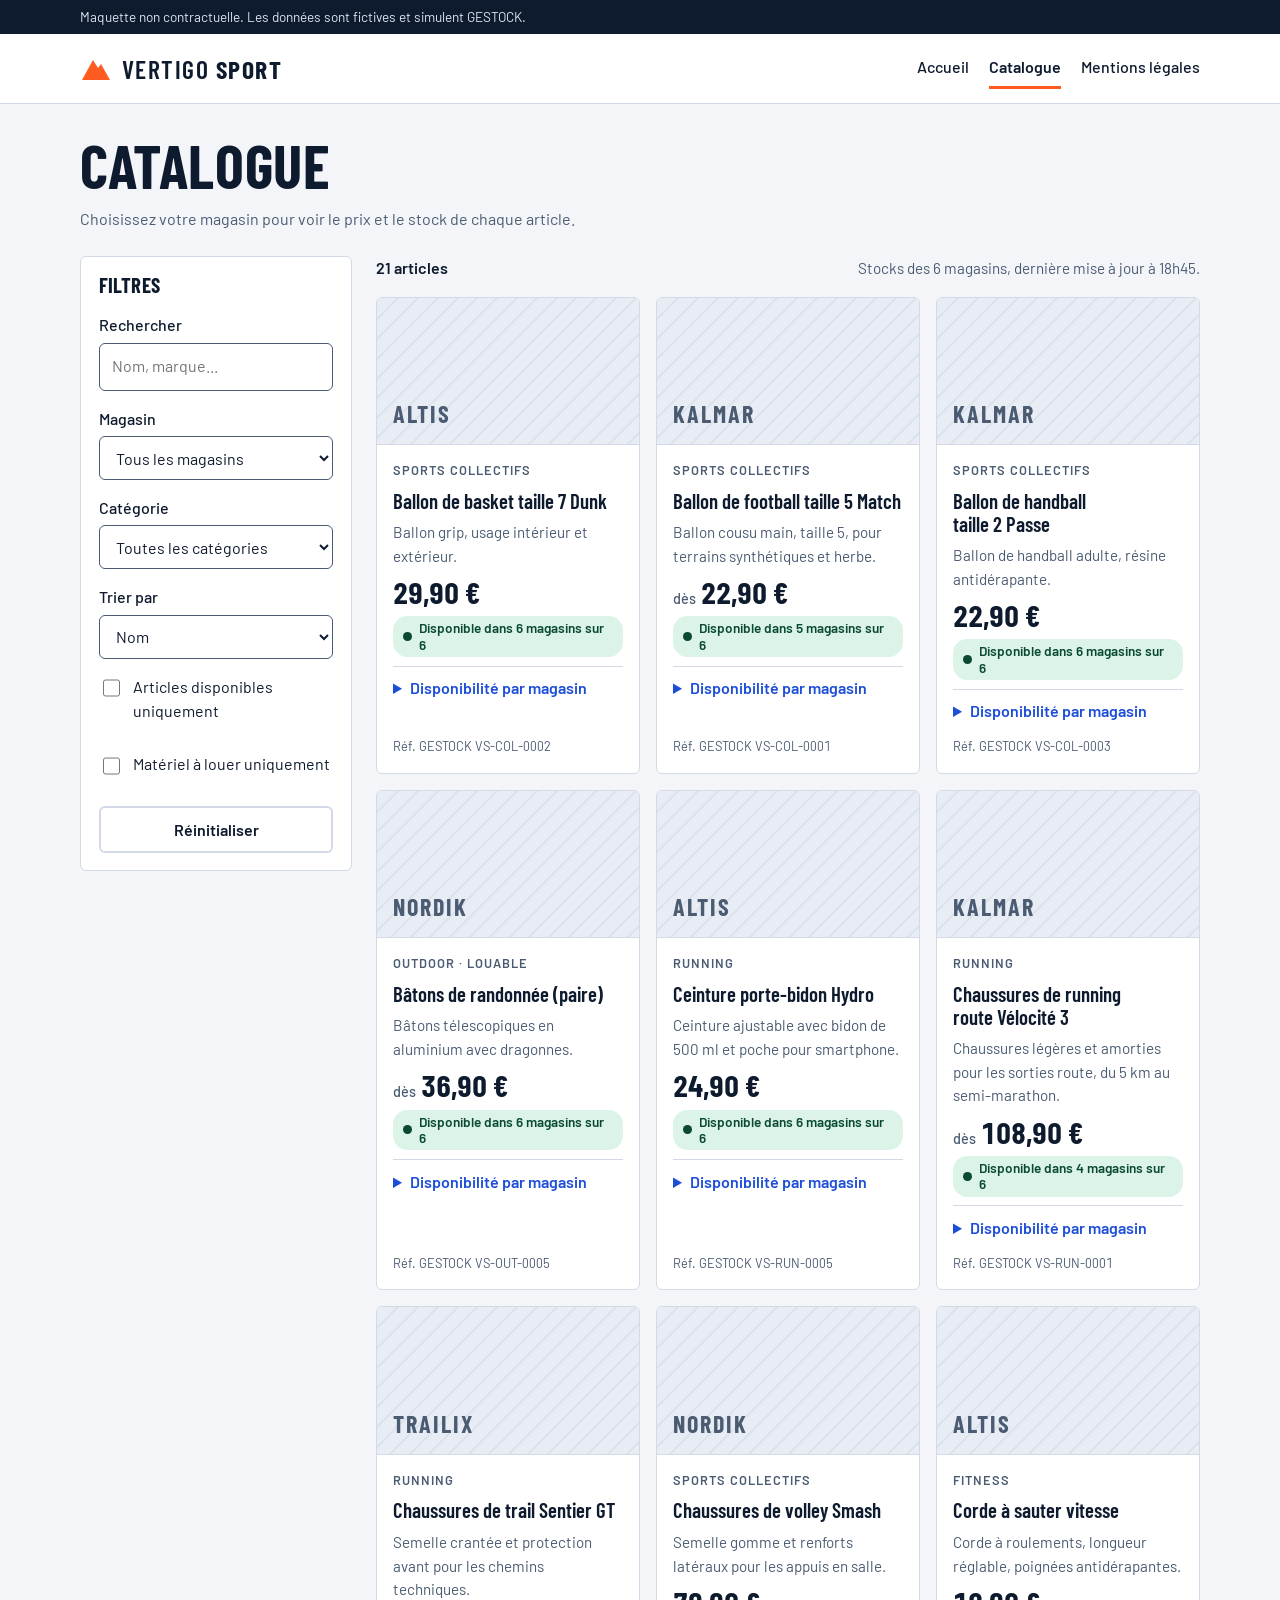
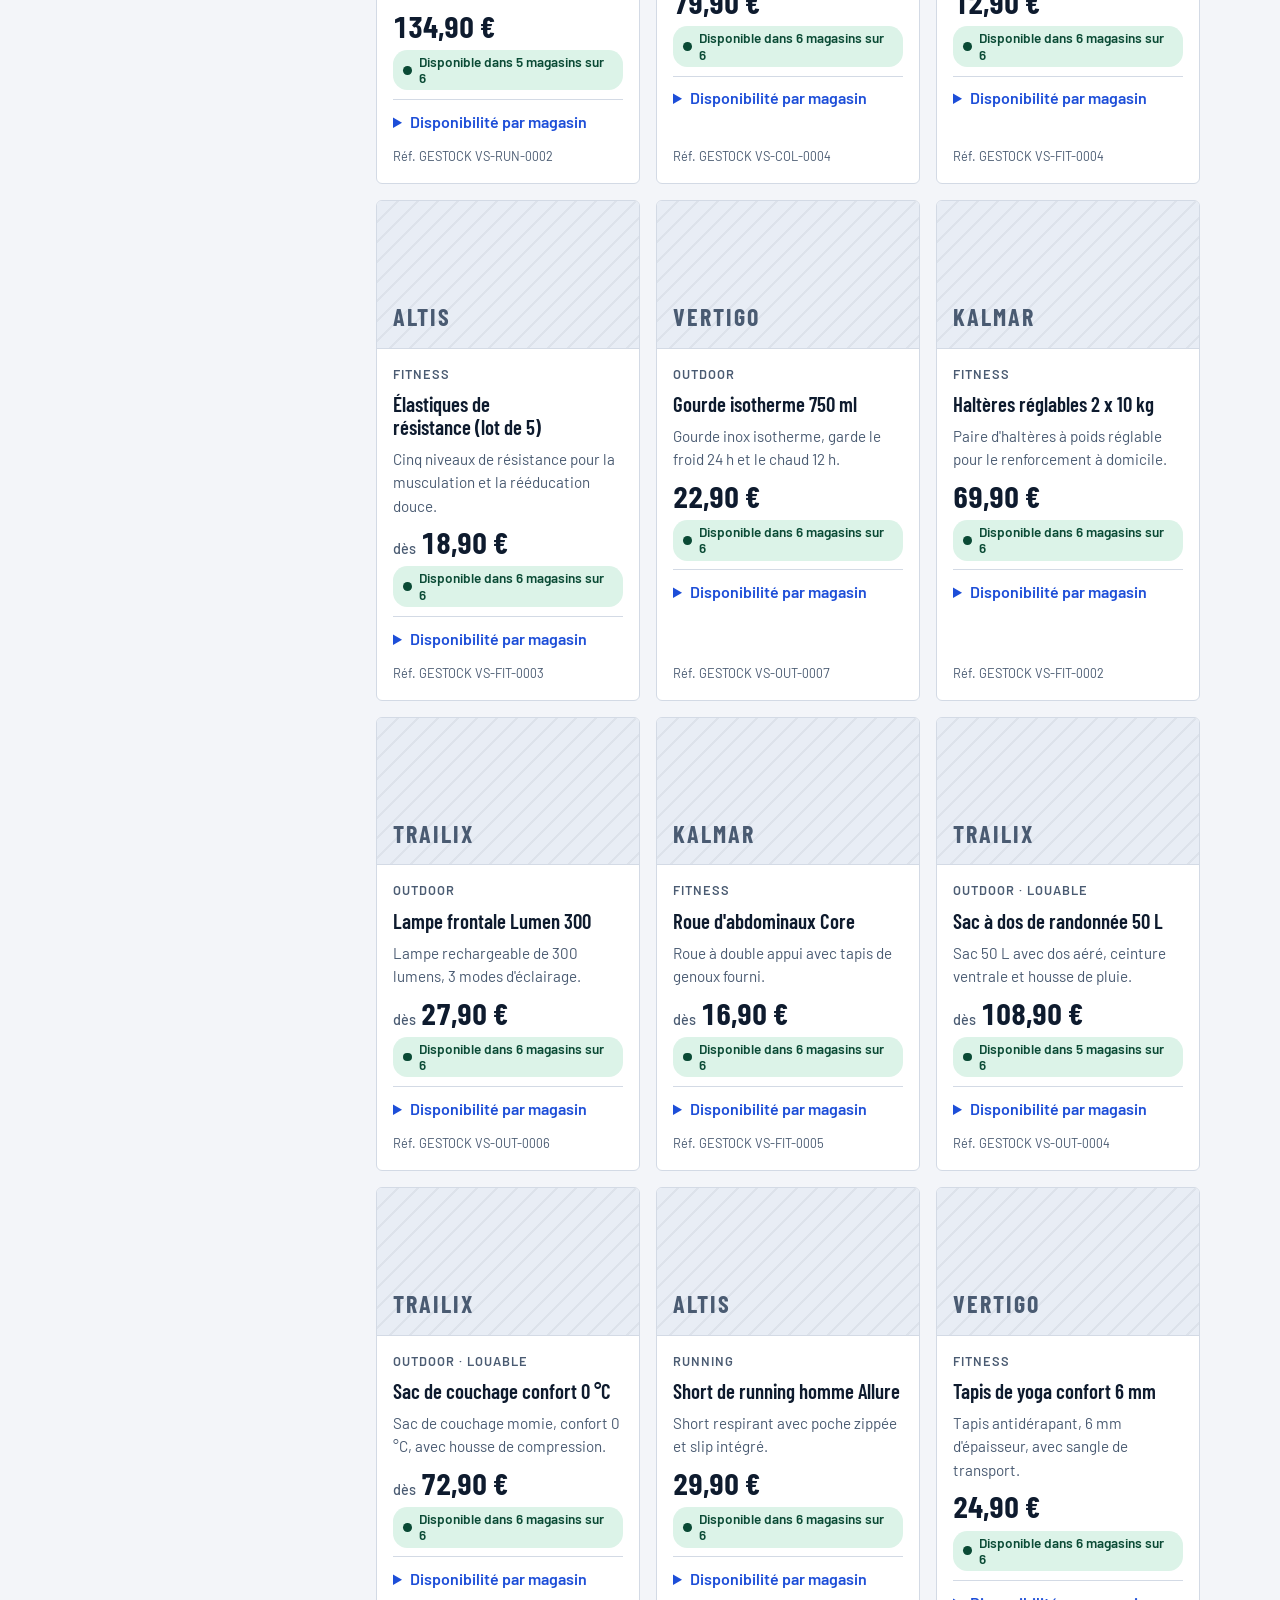
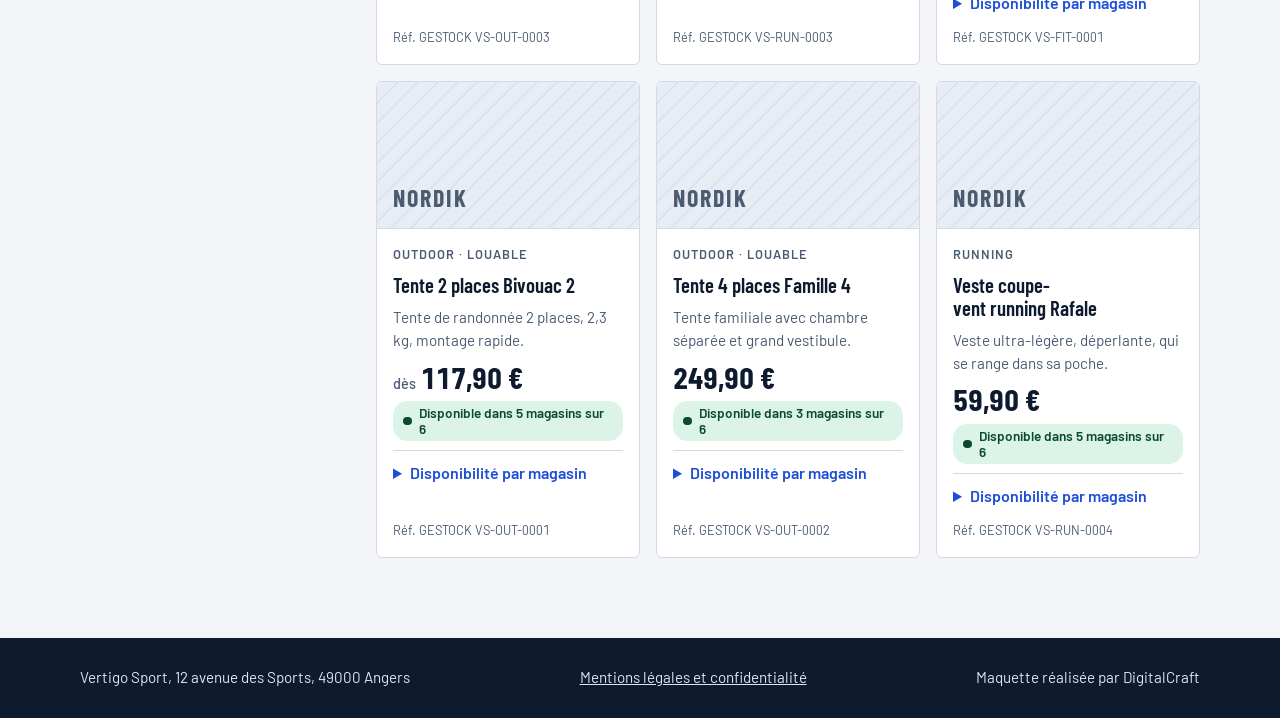
==== catalogue.html @ e4463657 "first commit" ====
<!doctype html>
<html lang="fr">
<head>
  <meta charset="utf-8">
  <meta name="viewport" content="width=device-width, initial-scale=1">
  <title>Catalogue Vertigo Sport</title>
  <meta name="description" content="Catalogue Vertigo Sport : prix et stock de chaque article dans les 6 magasins.">
  <link rel="stylesheet" href="https://fonts.googleapis.com/css2?family=Barlow:wght@400;500;600&family=Barlow+Condensed:wght@600;700&display=swap">
  <link rel="stylesheet" href="css/style.css">
</head>
<body>
  <a class="skip" href="#contenu">Aller au contenu</a>
  <div class="bandeau-maquette"><div class="wrap">Maquette non contractuelle. Les données sont fictives et simulent GESTOCK.</div></div>

  <header class="entete">
    <div class="wrap entete-interieur">
      <a class="logo" href="index.html" aria-label="Vertigo Sport, accueil">
        <svg class="logo-pic" viewBox="0 0 32 32" width="32" height="32" aria-hidden="true"><path d="M2 27 13 7l5 8 3-4 9 16z" fill="currentColor"/></svg>
        <span class="logo-texte">VERTIGO <b>SPORT</b></span>
      </a>
      <nav aria-label="Navigation principale">
        <ul class="menu">
          <li><a href="index.html">Accueil</a></li>
          <li><a href="catalogue.html" aria-current="page">Catalogue</a></li>
          <li><a href="mentions-legales.html">Mentions légales</a></li>
        </ul>
      </nav>
    </div>
  </header>

  <main id="contenu">
    <div class="wrap page-titre">
      <h1>Catalogue</h1>
      <p>Choisissez votre magasin pour voir le prix et le stock de chaque article.</p>
    </div>

    <div class="wrap catalogue">
      <form class="filtres" id="filtres" aria-label="Filtres du catalogue">
        <h2>Filtres</h2>
        <div class="champ">
          <label for="f-recherche">Rechercher</label>
          <input type="search" id="f-recherche" placeholder="Nom, marque...">
        </div>
        <div class="champ">
          <label for="f-magasin">Magasin</label>
          <select id="f-magasin"></select>
        </div>
        <div class="champ">
          <label for="f-categorie">Catégorie</label>
          <select id="f-categorie"></select>
        </div>
        <div class="champ">
          <label for="f-tri">Trier par</label>
          <select id="f-tri">
            <option value="nom">Nom</option>
            <option value="prix-asc">Prix croissant</option>
            <option value="prix-desc">Prix décroissant</option>
            <option value="dispo">Disponibilité</option>
          </select>
        </div>
        <div class="case"><input type="checkbox" id="f-dispo"><label for="f-dispo">Articles disponibles uniquement</label></div>
        <div class="case"><input type="checkbox" id="f-louable"><label for="f-louable">Matériel à louer uniquement</label></div>
        <button class="bouton bouton-discret" type="button" id="f-reset">Réinitialiser</button>
      </form>

      <section aria-label="Résultats">
        <div class="resultats-tete">
          <p class="compteur" id="compteur" role="status"></p>
          <p class="sync" id="sync-info"></p>
        </div>
        <div class="cartes" id="resultats"></div>
      </section>
    </div>
  </main>

  <footer class="pied">
    <div class="wrap">
      <p>Vertigo Sport, 12 avenue des Sports, 49000 Angers</p>
      <p><a href="mentions-legales.html">Mentions légales et confidentialité</a></p>
      <p>Maquette réalisée par DigitalCraft</p>
    </div>
  </footer>

  <script src="js/donnees.js"></script>
  <script src="js/commun.js"></script>
  <script src="js/catalogue.js"></script>
</body>
</html>
---- css/style.css ----
/* ==========================================================================
   Maquette Vertigo Sport : feuille de style commune aux 3 pages
   Concept : bandeau "maquette" > en-tête > contenu en grille > pied de page
   ========================================================================== */

/* ---- 1. Palette et typographie (thème clair par défaut) ---------------- */
:root {
  --bg: #f3f5f9;            /* fond de page, gris bleuté */
  --surface: #ffffff;       /* cartes, tableaux, champs */
  --surface-2: #e8edf5;     /* zones secondaires */
  --ink: #0e1b2e;           /* texte principal */
  --muted: #4a5b72;         /* texte secondaire */
  --line: #d3dae5;          /* filets et bordures */
  --hero-bg: #0f2f5c;       /* bandeau d'accueil */
  --hero-ink: #ffffff;
  --band-bg: #0e1b2e;       /* bandeau "maquette" */
  --band-ink: #dbe4f2;
  --accent: #ff5a1f;        /* orange signal : boutons principaux */
  --accent-ink: #0e1b2e;
  --link: #1d4ed8;
  --focus: #1d4ed8;
  --ok-bg: #dcf3e8;   --ok-ink: #0a4a35;
  --warn-bg: #fdebc8; --warn-ink: #6b3f05;
  --bad-bg: #fbe0e0;  --bad-ink: #7a1b1b;

  --font-display: "Barlow Condensed", "Arial Narrow", "Roboto Condensed", system-ui, sans-serif;
  --font-body: "Barlow", system-ui, "Segoe UI", Arial, sans-serif;
  --radius: 6px;
  --max: 72rem;
}

@media (prefers-color-scheme: dark) {
  :root:not([data-theme="light"]) {
    --bg: #0a1424; --surface: #111e33; --surface-2: #182843;
    --ink: #e8eef8; --muted: #a6b4c9; --line: #26385a;
    --hero-bg: #0d2347; --hero-ink: #ffffff;
    --band-bg: #050b15; --band-ink: #b7c4d9;
    --accent: #ff6a33; --accent-ink: #0e1b2e;
    --link: #8db4ff; --focus: #8db4ff;
    --ok-bg: #0f3d2d;   --ok-ink: #9be6c3;
    --warn-bg: #4a3207; --warn-ink: #fbd58a;
    --bad-bg: #4a1717;  --bad-ink: #f6b4b4;
    color-scheme: dark;
  }
}
:root[data-theme="dark"] {
  --bg: #0a1424; --surface: #111e33; --surface-2: #182843;
  --ink: #e8eef8; --muted: #a6b4c9; --line: #26385a;
  --hero-bg: #0d2347; --hero-ink: #ffffff;
  --band-bg: #050b15; --band-ink: #b7c4d9;
  --accent: #ff6a33; --accent-ink: #0e1b2e;
  --link: #8db4ff; --focus: #8db4ff;
  --ok-bg: #0f3d2d;   --ok-ink: #9be6c3;
  --warn-bg: #4a3207; --warn-ink: #fbd58a;
  --bad-bg: #4a1717;  --bad-ink: #f6b4b4;
  color-scheme: dark;
}

/* ---- 2. Base ------------------------------------------------------------ */
*, *::before, *::after { box-sizing: border-box; }
body {
  margin: 0;
  background: var(--bg);
  color: var(--ink);
  font-family: var(--font-body);
  font-size: 1rem;
  line-height: 1.55;
}
h1, h2, h3 {
  font-family: var(--font-display);
  line-height: 1.1;
  margin: 0;
  text-wrap: balance;
}
h1 { font-size: clamp(2.3rem, 6.5vw, 3.8rem); font-weight: 700; text-transform: uppercase; letter-spacing: 0.01em; }
h2 { font-size: clamp(1.6rem, 4vw, 2.1rem); font-weight: 700; text-transform: uppercase; letter-spacing: 0.02em; }
h3 { font-size: 1.3rem; font-weight: 600; }
p { margin: 0; }
a { color: var(--link); }
img, svg { max-width: 100%; }
:focus-visible { outline: 3px solid var(--focus); outline-offset: 2px; }
.sr-only {
  position: absolute; width: 1px; height: 1px; padding: 0; margin: -1px;
  overflow: hidden; clip: rect(0, 0, 0, 0); white-space: nowrap; border: 0;
}
.skip {
  position: absolute; left: 0.5rem; top: -4rem; z-index: 20;
  background: var(--accent); color: var(--accent-ink); padding: 0.6rem 1rem; border-radius: var(--radius);
  font-weight: 600;
}
.skip:focus { top: 0.5rem; }

/* Conteneur : gouttière de 16 px minimum de chaque côté */
.wrap {
  width: 100%;
  max-width: var(--max);
  margin-inline: auto;
  padding-left: max(16px, env(safe-area-inset-left, 0px));
  padding-right: max(16px, env(safe-area-inset-right, 0px));
}

/* ---- 3. Bandeau "maquette" et en-tête ----------------------------------- */
.bandeau-maquette { background: var(--band-bg); color: var(--band-ink); font-size: 0.85rem; }
.bandeau-maquette .wrap { padding-block: 0.4rem; }

.entete { background: var(--surface); border-bottom: 1px solid var(--line); }
.entete-interieur { display: flex; flex-wrap: wrap; align-items: center; justify-content: space-between; gap: 0.5rem 2rem; padding-block: 0.9rem; }
.logo { display: inline-flex; align-items: center; gap: 0.6rem; color: var(--ink); text-decoration: none; }
.logo-pic { color: var(--accent); flex: none; }
.logo-texte { font-family: var(--font-display); font-weight: 600; font-size: 1.6rem; letter-spacing: 0.06em; line-height: 1; }
.logo-texte b { font-weight: 700; }
.menu { display: flex; flex-wrap: wrap; gap: 0.25rem 1.25rem; list-style: none; margin: 0; padding: 0; }
.menu a { display: inline-block; padding: 0.4rem 0; color: var(--ink); text-decoration: none; font-weight: 500; border-bottom: 3px solid transparent; }
.menu a:hover { border-bottom-color: var(--line); }
.menu a[aria-current="page"] { border-bottom-color: var(--accent); font-weight: 600; }

/* ---- 4. Boutons et champs ----------------------------------------------- */
.bouton {
  display: inline-block; cursor: pointer; text-decoration: none; text-align: center;
  font: 600 1rem/1.2 var(--font-body);
  padding: 0.75rem 1.25rem; border-radius: var(--radius); border: 2px solid transparent;
  background: var(--accent); color: var(--accent-ink);
}
.bouton:hover { filter: brightness(1.06); }
.bouton-discret { background: transparent; color: var(--ink); border-color: var(--line); }
.bouton-discret:hover { border-color: var(--muted); filter: none; }

label { display: block; font-weight: 500; margin-bottom: 0.3rem; }
input[type="text"], input[type="search"], input[type="email"], input[type="password"], select {
  width: 100%; font: inherit; color: var(--ink); background: var(--surface);
  border: 1px solid var(--muted); border-radius: var(--radius); padding: 0.65rem 0.75rem;
}
.case { display: flex; gap: 0.6rem; align-items: flex-start; margin-bottom: 0.75rem; }
.case input { margin-top: 0.3rem; width: 1.1rem; height: 1.1rem; flex: none; }
.case label { margin: 0; font-weight: 400; }

/* ---- 5. Accueil ---------------------------------------------------------- */
.hero {
  background-color: var(--hero-bg);
  background-image: repeating-linear-gradient(135deg, rgba(255,255,255,0.05) 0 2px, transparent 2px 16px);
  color: var(--hero-ink);
}
.hero .wrap { padding-block: clamp(2rem, 6vw, 4rem); display: grid; grid-template-columns: minmax(0, 1fr); gap: 1.5rem; }
.hero .wrap > * { min-width: 0; }
.hero-texte { max-width: 40rem; font-size: 1.15rem; }
.hero-form {
  background: var(--surface); color: var(--ink); border-radius: 10px;
  padding: 1.25rem; display: grid; gap: 1rem; max-width: 52rem;
  grid-template-columns: repeat(auto-fit, minmax(14rem, 1fr)); align-items: end;
}
.hero-form > * { min-width: 0; }
.hero-info { font-size: 0.95rem; opacity: 0.9; }

.section { padding-block: clamp(2rem, 5vw, 3.25rem); }
.section-fond { background: var(--surface-2); }
.section-tete { display: flex; flex-wrap: wrap; align-items: baseline; justify-content: space-between; gap: 0.5rem 1.5rem; margin-bottom: 1.5rem; }
.section-tete p { color: var(--muted); max-width: 38rem; }

.grille { display: grid; gap: 1rem; grid-template-columns: repeat(auto-fill, minmax(15.5rem, 1fr)); }
.grille > * { min-width: 0; }

.fiche {
  background: var(--surface); border: 1px solid var(--line); border-radius: var(--radius);
  padding: 1.1rem; display: flex; flex-direction: column; gap: 0.5rem;
}
.fiche address { font-style: normal; color: var(--muted); }
.fiche .bas { margin-top: auto; padding-top: 0.5rem; }
.fiche .petit { font-size: 0.9rem; color: var(--muted); }

.blog-carte .etiquette { font-size: 0.8rem; text-transform: uppercase; letter-spacing: 0.08em; color: var(--muted); font-weight: 600; }

/* ---- 6. Pastilles de stock ---------------------------------------------- */
.badge {
  display: inline-flex; align-items: center; gap: 0.4rem;
  font-size: 0.85rem; font-weight: 600; line-height: 1.2;
  padding: 0.25rem 0.65rem; border-radius: 0.9rem;
}
.badge::before { content: ""; width: 0.55rem; height: 0.55rem; border-radius: 50%; background: currentColor; flex: none; }
.badge-ok { background: var(--ok-bg); color: var(--ok-ink); }
.badge-faible { background: var(--warn-bg); color: var(--warn-ink); }
.badge-rupture { background: var(--bad-bg); color: var(--bad-ink); }
.badge-info { background: var(--surface-2); color: var(--ink); }
.badge-info::before { display: none; }

/* ---- 7. Catalogue -------------------------------------------------------- */
.page-titre { padding-block: 1.75rem 0.5rem; }
.page-titre p { color: var(--muted); margin-top: 0.5rem; }
.catalogue { display: grid; gap: 1.5rem; padding-block: 1rem 3rem; }
@media (min-width: 56rem) { .catalogue { grid-template-columns: 17rem minmax(0, 1fr); align-items: start; } }

.filtres { background: var(--surface); border: 1px solid var(--line); border-radius: var(--radius); padding: 1.1rem; display: grid; gap: 1rem; }
.filtres h2 { font-size: 1.3rem; }
.filtres .champ { min-width: 0; }

.resultats-tete { display: flex; flex-wrap: wrap; justify-content: space-between; align-items: baseline; gap: 0.25rem 1rem; margin-bottom: 1rem; }
.resultats-tete .compteur { font-weight: 600; }
.sync { color: var(--muted); font-size: 0.95rem; }

.cartes { display: grid; gap: 1rem; grid-template-columns: repeat(auto-fill, minmax(16rem, 1fr)); }
.cartes > * { min-width: 0; }
.carte { background: var(--surface); border: 1px solid var(--line); border-radius: var(--radius); display: flex; flex-direction: column; overflow: hidden; }
.carte-visuel {
  aspect-ratio: 16 / 9; max-width: 100%; display: flex; align-items: flex-end; padding: 0.75rem 1rem;
  background-color: var(--surface-2);
  background-image: repeating-linear-gradient(135deg, rgba(14,27,46,0.05) 0 2px, transparent 2px 14px);
  border-bottom: 1px solid var(--line);
}
.carte-marque { font-family: var(--font-display); font-weight: 700; font-size: 1.5rem; text-transform: uppercase; letter-spacing: 0.08em; color: var(--muted); }
.carte-corps { padding: 1rem; display: flex; flex-direction: column; gap: 0.55rem; flex: 1; }
.carte-meta { font-size: 0.8rem; text-transform: uppercase; letter-spacing: 0.08em; color: var(--muted); font-weight: 600; }
.carte-desc { color: var(--muted); font-size: 0.95rem; }
.carte-prix { font-family: var(--font-display); font-size: 1.9rem; font-weight: 700; font-variant-numeric: tabular-nums; line-height: 1; }
.carte-prix .des { font-family: var(--font-body); font-size: 0.9rem; font-weight: 500; color: var(--muted); margin-right: 0.3rem; }
.carte-ref { font-size: 0.8rem; color: var(--muted); font-variant-numeric: tabular-nums; margin-top: auto; padding-top: 0.25rem; }

details.dispo { border-top: 1px solid var(--line); padding-top: 0.6rem; }
details.dispo summary { cursor: pointer; font-weight: 600; color: var(--link); }
.tableau-defile { overflow-x: auto; margin-top: 0.6rem; }
table { border-collapse: collapse; width: 100%; font-size: 0.9rem; font-variant-numeric: tabular-nums; }
th, td { text-align: left; padding: 0.4rem 0.5rem; border-bottom: 1px solid var(--line); vertical-align: middle; }
th { color: var(--muted); font-weight: 600; white-space: nowrap; }
tr.choisi td { background: var(--surface-2); }

.vide { background: var(--surface); border: 1px dashed var(--muted); border-radius: var(--radius); padding: 2rem 1.25rem; text-align: center; display: grid; gap: 1rem; justify-items: center; }

/* ---- 8. Mentions légales ------------------------------------------------- */
.texte { max-width: 46rem; padding-block: 1rem 3rem; }
.texte h2 { margin-top: 2rem; margin-bottom: 0.6rem; }
.texte h3 { margin-top: 1.25rem; margin-bottom: 0.35rem; }
.texte ul, .texte ol { padding-left: 1.25rem; margin: 0.5rem 0; }
.texte li { margin-bottom: 0.35rem; }
.exemple-form { background: var(--surface); border: 1px solid var(--line); border-radius: var(--radius); padding: 1.25rem; display: grid; gap: 0.9rem; margin-top: 1rem; }
.exemple-form .rangee { display: grid; gap: 0.9rem; grid-template-columns: repeat(auto-fit, minmax(12rem, 1fr)); }
.exemple-form .rangee > * { min-width: 0; }
.exemple-form .note { color: var(--muted); font-size: 0.9rem; }
.message { padding: 0.75rem 1rem; border-radius: var(--radius); background: var(--ok-bg); color: var(--ok-ink); font-weight: 500; }

/* ---- 9. Pied de page ----------------------------------------------------- */
.pied { background: var(--band-bg); color: var(--band-ink); margin-top: 2rem; }
.pied .wrap { padding-block: 1.75rem; display: flex; flex-wrap: wrap; gap: 0.75rem 2rem; justify-content: space-between; font-size: 0.95rem; }
.pied a { color: var(--band-ink); }

@media (prefers-reduced-motion: reduce) { * { transition: none !important; animation: none !important; } }
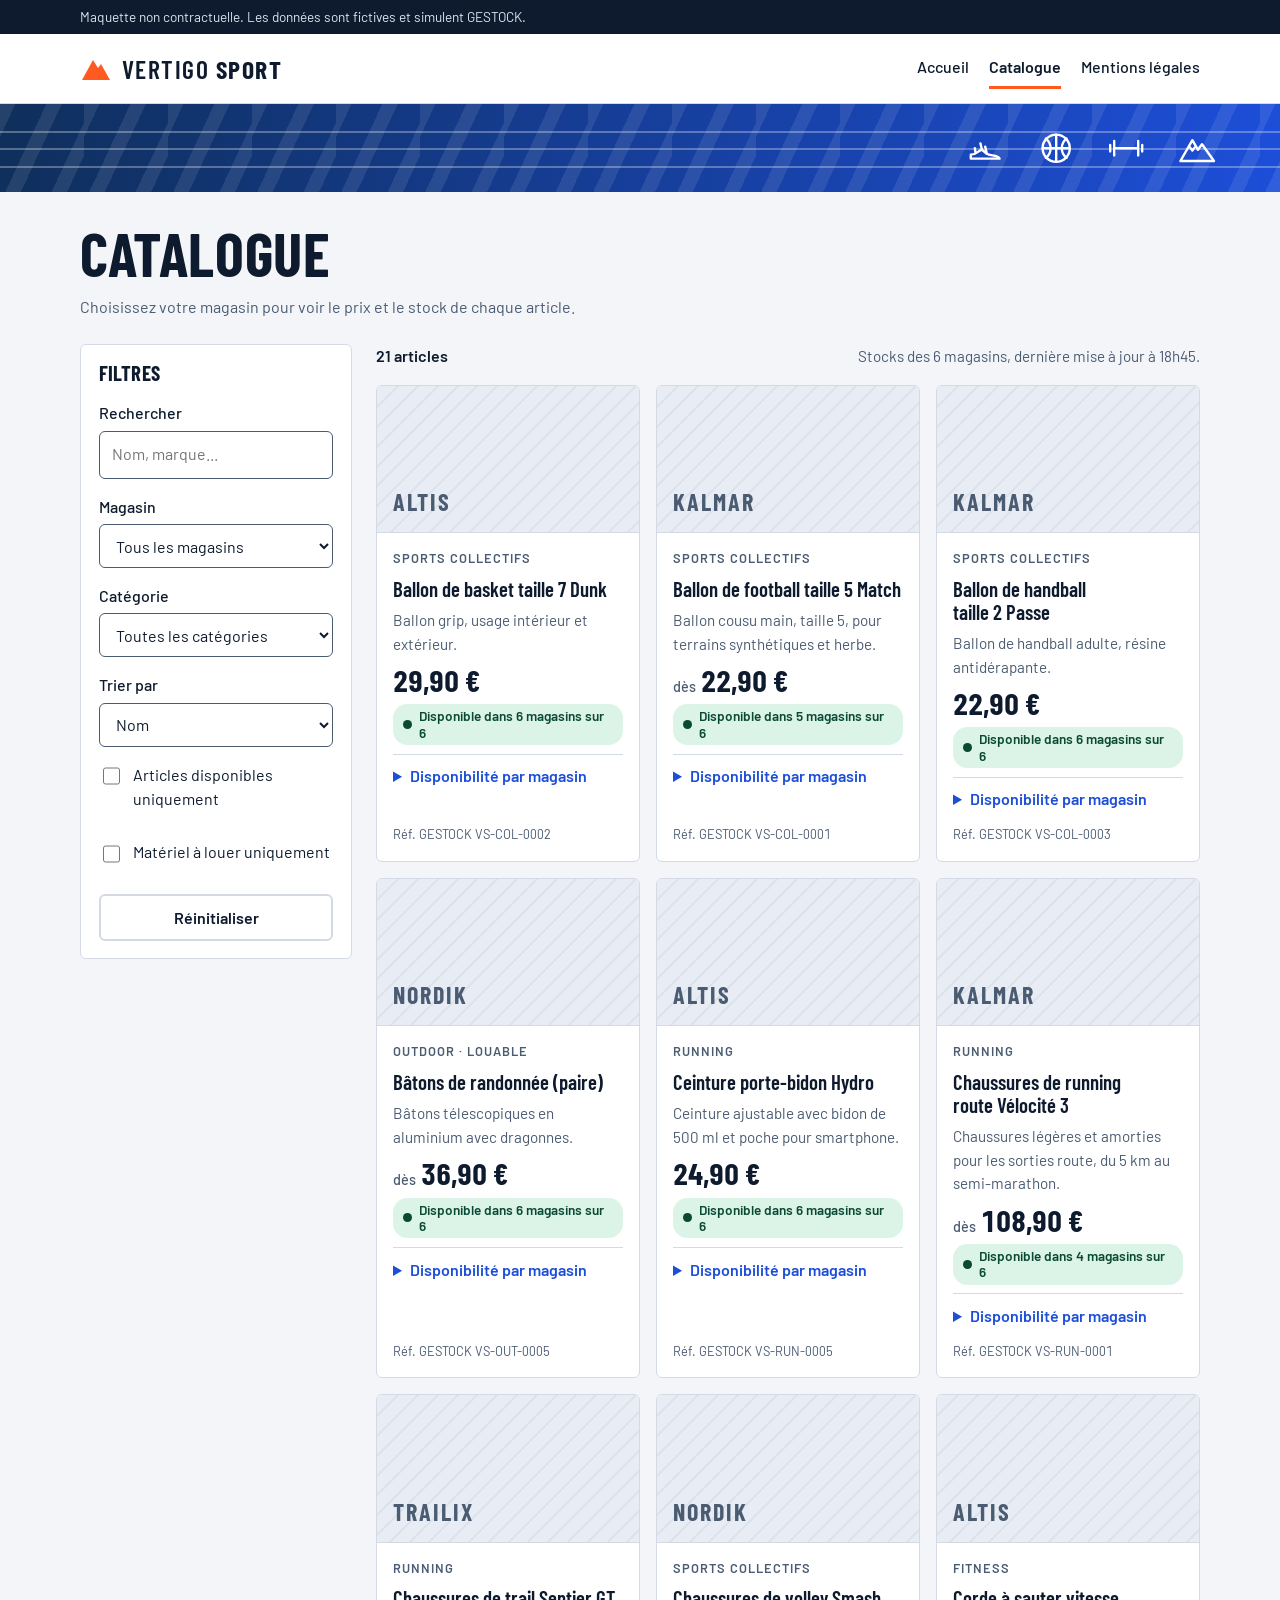
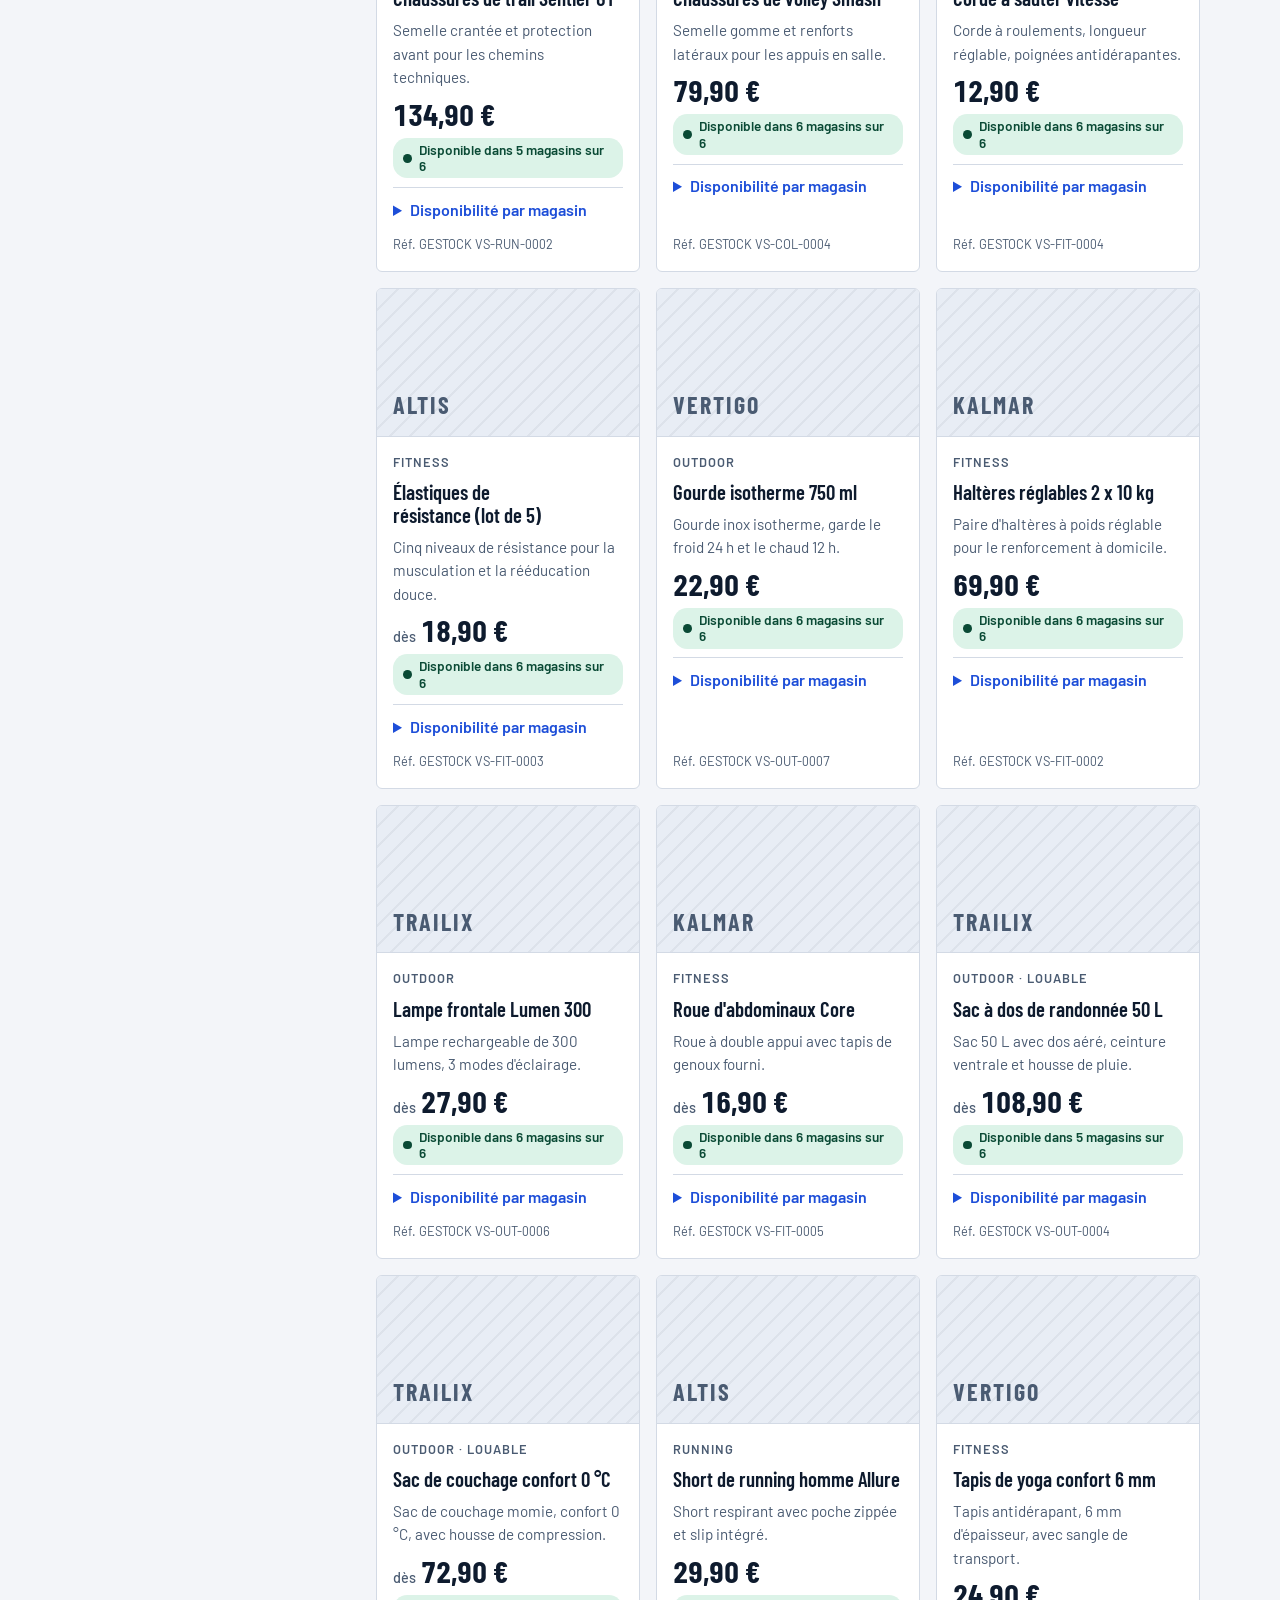
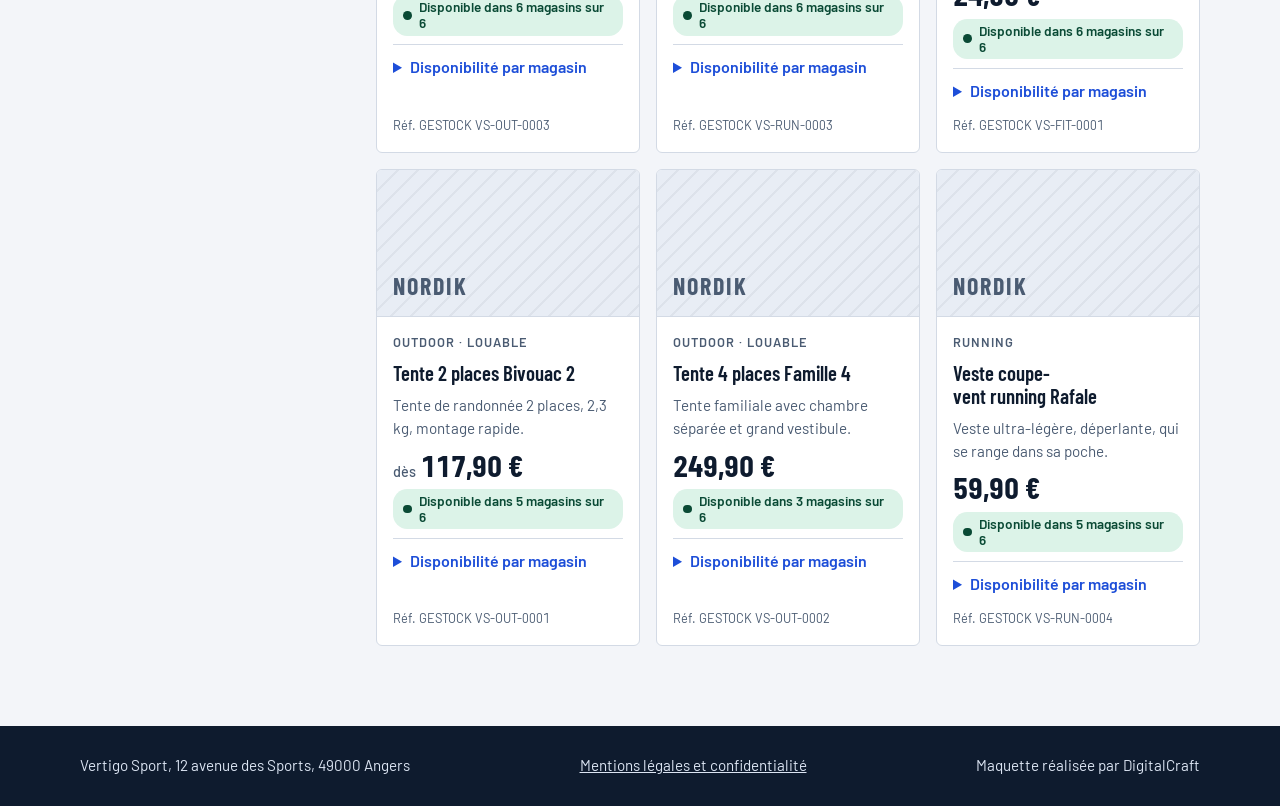
==== commit 583114fd: "new catalogue" ====
--- a/catalogue.html
+++ b/catalogue.html
@@ -7,6 +7,7 @@
   <meta name="description" content="Catalogue Vertigo Sport : prix et stock de chaque article dans les 6 magasins.">
   <link rel="stylesheet" href="https://fonts.googleapis.com/css2?family=Barlow:wght@400;500;600&family=Barlow+Condensed:wght@600;700&display=swap">
   <link rel="stylesheet" href="css/style.css">
+  <link rel="stylesheet" href="css/sport.css">
 </head>
 <body>
   <a class="skip" href="#contenu">Aller au contenu</a>
@@ -29,6 +30,7 @@
   </header>
 
   <main id="contenu">
+    <div class="bandeau-sport" aria-hidden="true"></div>
     <div class="wrap page-titre">
       <h1>Catalogue</h1>
       <p>Choisissez votre magasin pour voir le prix et le stock de chaque article.</p>
@@ -84,5 +86,6 @@
   <script src="js/donnees.js"></script>
   <script src="js/commun.js"></script>
   <script src="js/catalogue.js"></script>
+  <script src="js/sport.js"></script>
 </body>
 </html>
--- a/css/sport.css
+++ b/css/sport.css
@@ -0,0 +1,91 @@
+/* sport.css : couche "ambiance sportive" ajoutée à style.css (héros animé, rayons, chiffres, bandeaux). */
+
+/* ---- Héros avec scènes ---- */
+.hero { position: relative; overflow: hidden; isolation: isolate; }
+.hero .wrap { position: relative; z-index: 2; padding-block: clamp(2.5rem, 8vw, 5.5rem); }
+.hero-scenes { position: absolute; inset: 0; z-index: 0; }
+.scene { position: absolute; inset: 0; opacity: 0; transition: opacity 1s ease; }
+.scene.actif { opacity: 1; }
+.scene svg { width: 100%; height: 100%; display: block; }
+.hero::after { /* voile pour garder le texte lisible sur toutes les scènes */
+  content: ""; position: absolute; inset: 0; z-index: 1; pointer-events: none;
+  background: linear-gradient(90deg, rgba(8,16,36,.88) 0%, rgba(8,16,36,.72) 42%, rgba(8,16,36,.1) 100%);
+}
+.hero h1 { font-size: clamp(2.2rem, 6vw, 4rem); line-height: 1.02; text-transform: uppercase; max-width: 14em; text-shadow: 0 2px 18px rgba(0,0,0,.35); animation: monte .8s both; }
+.hero-texte, .hero-form, .hero-info { animation: monte .8s .15s both; }
+.hero-form { animation-delay: .3s; box-shadow: 0 18px 40px rgba(0,0,0,.35); }
+.hero-chip { display: inline-flex; align-items: center; gap: .6rem; flex-wrap: wrap; width: fit-content; max-width: 100%;
+  background: rgba(255,255,255,.12); border: 1px solid rgba(255,255,255,.3); backdrop-filter: blur(6px);
+  padding: .35rem .9rem .35rem .5rem; border-radius: 999px; color: #fff; font-weight: 600; }
+.hero-chip svg { width: 26px; height: 26px; color: var(--accent); }
+.hero-chip em { font-style: normal; font-weight: 400; opacity: .85; }
+.hero-points { position: absolute; right: 1.25rem; bottom: 1rem; z-index: 3; display: flex; gap: .5rem; }
+.hero-points button { width: 2.6rem; height: .5rem; border: 0; border-radius: 4px; background: rgba(255,255,255,.4); cursor: pointer; padding: 0; transition: background .3s, width .3s; }
+.hero-points button.on { background: var(--accent); width: 4rem; }
+.hero-points button:focus-visible { outline: 3px solid #fff; outline-offset: 2px; }
+
+/* mouvements des scènes */
+.piste { animation: defile 1.2s linear infinite; }
+.trait { animation: filant 1.1s ease-in-out infinite; }
+.t2 { animation-delay: -.35s; } .t3 { animation-delay: -.7s; }
+.nuage { animation: derive 26s linear infinite alternate; } .n2 { animation-duration: 38s; }
+.derive-l { animation: derive 18s ease-in-out infinite alternate; }
+.onde { transform-box: fill-box; transform-origin: center; animation: onde 2.4s ease-out infinite; } .o2 { animation-delay: -1.2s; }
+.ecg { stroke-dasharray: 1400; animation: trace 3s linear infinite; }
+@keyframes defile { to { stroke-dashoffset: -100; } }
+@keyframes filant { 0%,100% { transform: translateX(0); opacity: .2; } 50% { transform: translateX(-30px); opacity: .8; } }
+@keyframes derive { to { transform: translateX(60px); } }
+@keyframes onde { from { transform: scale(.6); opacity: .9; } to { transform: scale(1.7); opacity: 0; } }
+@keyframes trace { from { stroke-dashoffset: 1400; } to { stroke-dashoffset: 0; } }
+@keyframes monte { from { opacity: 0; transform: translateY(18px); } to { opacity: 1; transform: none; } }
+
+/* ---- Bandeau défilant ---- */
+.ticker { background: var(--accent); color: var(--accent-ink); overflow: hidden; white-space: nowrap; font-family: var(--font-display); font-weight: 700; font-size: 1.3rem; text-transform: uppercase; letter-spacing: .06em; }
+.ticker-piste { display: inline-flex; animation: ticker 30s linear infinite; }
+.ticker span { padding: .55rem 1.6rem; } .ticker span::after { content: "\2022"; margin-left: 3.2rem; opacity: .6; }
+.ticker:hover .ticker-piste { animation-play-state: paused; }
+@keyframes ticker { to { transform: translateX(-50%); } }
+
+/* ---- Rayons ---- */
+.rayons { display: grid; gap: 1rem; grid-template-columns: repeat(auto-fit, minmax(13rem, 1fr)); }
+.rayon { --c: var(--accent); display: grid; gap: .25rem; padding: 1.4rem 1.25rem; border-radius: 12px; text-decoration: none; color: var(--ink);
+  background: var(--surface); border: 1px solid var(--line); border-top: 5px solid var(--c); position: relative; overflow: hidden; transition: transform .25s, box-shadow .25s; }
+.rayon::before { content: ""; position: absolute; right: -40px; top: -40px; width: 120px; height: 120px; border-radius: 50%; background: var(--c); opacity: .1; transition: transform .4s; }
+.rayon:hover, .rayon:focus-visible { transform: translateY(-6px); box-shadow: 0 14px 30px rgba(0,0,0,.18); }
+.rayon:hover::before { transform: scale(2.6); }
+.rayon-ico { color: var(--c); display: inline-flex; width: fit-content; }
+.rayon:hover .rayon-ico svg { animation: saute .6s ease; }
+.rayon strong { font-family: var(--font-display); font-size: 1.6rem; text-transform: uppercase; }
+.rayon span:not(.rayon-ico), .rayon small { color: var(--muted); } .rayon small { font-weight: 600; color: var(--c); }
+@keyframes saute { 40% { transform: translateY(-8px) rotate(-8deg); } }
+
+/* ---- Chiffres clés ---- */
+.stats { background: var(--hero-bg); color: #fff; background-image: repeating-linear-gradient(135deg, rgba(255,255,255,.05) 0 2px, transparent 2px 16px); }
+.stats .wrap { display: grid; gap: 1rem; grid-template-columns: repeat(auto-fit, minmax(9rem, 1fr)); padding-block: 2rem; text-align: center; }
+.stat b { display: block; font-family: var(--font-display); font-size: clamp(2.6rem, 7vw, 4rem); line-height: 1; color: var(--accent); }
+.stat span { font-size: .95rem; opacity: .9; }
+
+/* ---- Apparition au défilement ---- */
+.reveal { opacity: 0; transform: translateY(22px); transition: opacity .6s ease, transform .6s ease; }
+.reveal.vu { opacity: 1; transform: none; }
+.fiche { transition: transform .25s, box-shadow .25s; }
+.fiche:hover { transform: translateY(-4px); box-shadow: 0 12px 26px rgba(0,0,0,.14); }
+
+/* ---- Bandeau sportif des pages intérieures ---- */
+.bandeau-sport { position: relative; height: 5.5rem; overflow: hidden; background: linear-gradient(90deg, var(--hero-bg), #1d4ed8); color: #fff; }
+.bs-piste { position: absolute; inset: 0; background: repeating-linear-gradient(115deg, rgba(255,255,255,.09) 0 14px, transparent 14px 42px); background-size: 84px 100%; animation: bande 2.4s linear infinite; }
+.bs-piste i { position: absolute; left: 0; right: 0; height: 2px; background: rgba(255,255,255,.3); } .bs-piste i:nth-child(1){top:30%} .bs-piste i:nth-child(2){top:50%} .bs-piste i:nth-child(3){top:70%}
+.bs-icones { position: relative; height: 100%; display: flex; justify-content: flex-end; align-items: center; gap: 2rem; padding-inline: max(1.25rem, calc((100% - var(--max)) / 2)); }
+.bs-icones svg { width: 2.4rem; height: 2.4rem; animation: flotte 3s ease-in-out infinite; } .bs-icones svg:nth-child(2){animation-delay:-.7s} .bs-icones svg:nth-child(3){animation-delay:-1.4s} .bs-icones svg:nth-child(4){animation-delay:-2.1s}
+@keyframes bande { to { background-position: 84px 0; } }
+@keyframes flotte { 50% { transform: translateY(-7px); } }
+
+@media (max-width: 40rem) {
+  .hero::after { background: linear-gradient(180deg, rgba(8,16,36,.8), rgba(8,16,36,.6)); }
+  .bs-icones svg:nth-child(n+3) { display: none; }
+}
+@media (prefers-reduced-motion: reduce) {
+  *, *::before, *::after { animation: none !important; transition: none !important; }
+  .reveal { opacity: 1; transform: none; }
+}
+.scene img { width: 100%; height: 100%; object-fit: cover; display: block; }
